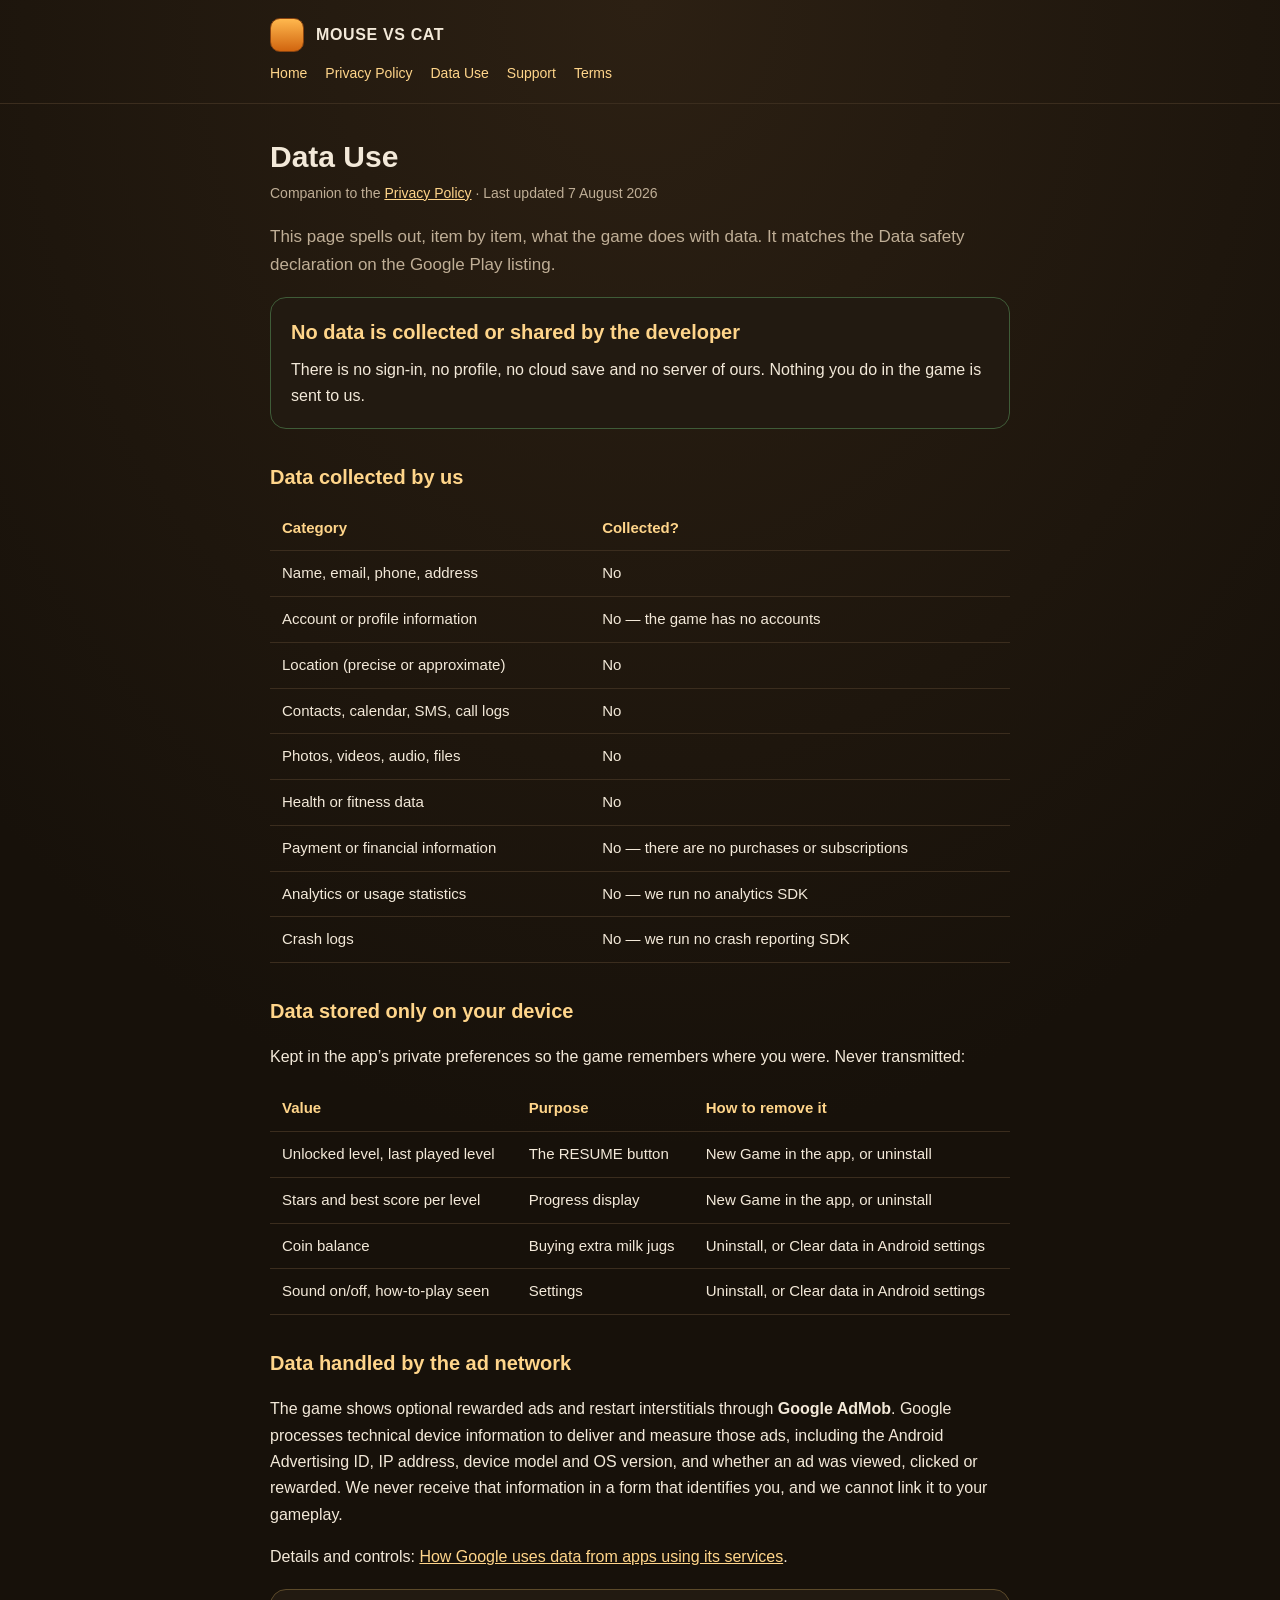
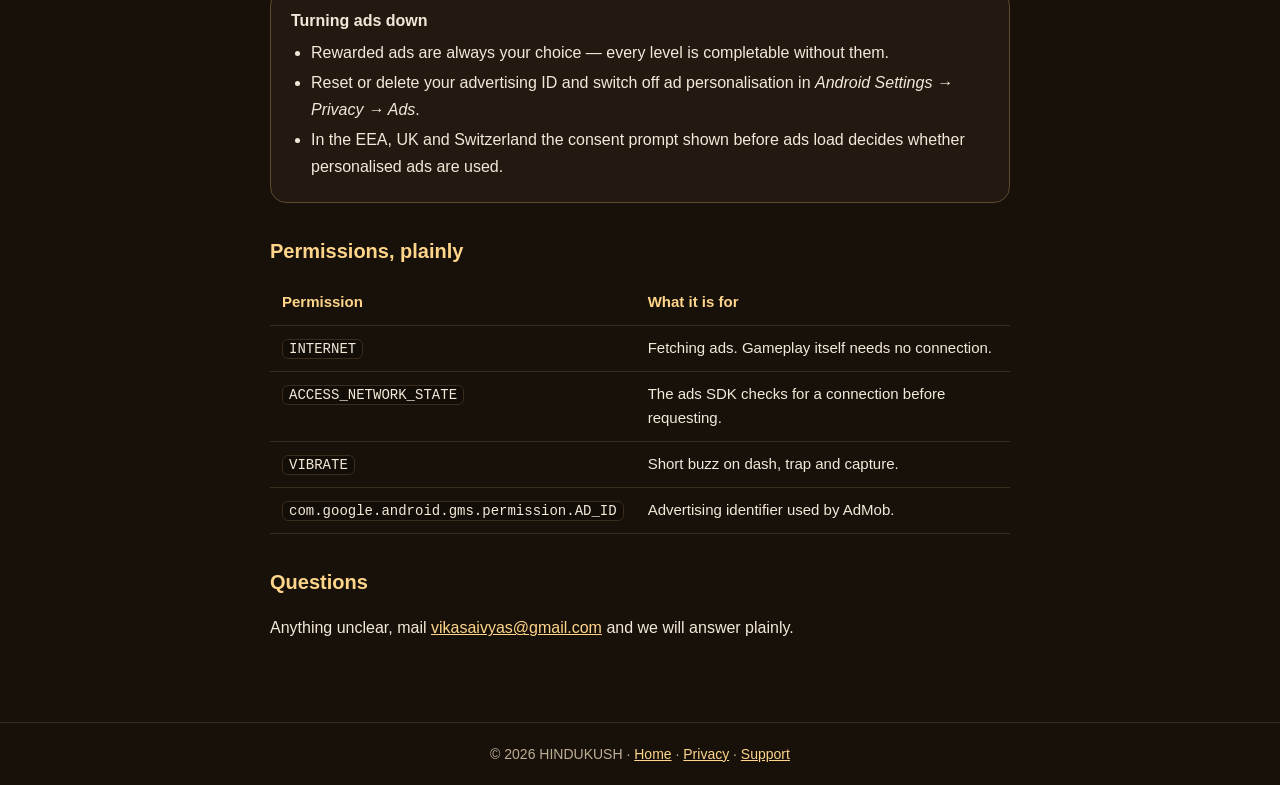
==== data-use.html @ e04132ea "Developer website for Mouse vs Cat: Kitchen Chase" ====
<!DOCTYPE html>
<html lang="en">
<head>
<meta charset="utf-8">
<meta name="viewport" content="width=device-width, initial-scale=1">
<title>Data Use &middot; Mouse vs Cat: Kitchen Chase</title>
<meta name="description" content="Exactly what data Mouse vs Cat: Kitchen Chase uses, what stays on your device, and what the ad network sees.">
<link rel="stylesheet" href="style.css">
</head>
<body>

<header class="site">
  <div class="wrap">
    <a class="brand" href="index.html"><span class="mark"></span> MOUSE VS CAT</a>
    <nav class="site">
      <a href="index.html">Home</a>
      <a href="privacy-policy.html">Privacy Policy</a>
      <a href="data-use.html">Data Use</a>
      <a href="support.html">Support</a>
      <a href="terms.html">Terms</a>
    </nav>
  </div>
</header>

<main class="wrap">

  <h1>Data Use</h1>
  <p class="updated">Companion to the <a href="privacy-policy.html">Privacy Policy</a> &middot; Last updated 7 August 2026</p>

  <p class="lede">This page spells out, item by item, what the game does with data. It matches the
    Data safety declaration on the Google Play listing.</p>

  <div class="card good">
    <h2 style="margin-top:0">No data is collected or shared by the developer</h2>
    <p style="margin:0">There is no sign-in, no profile, no cloud save and no server of ours.
      Nothing you do in the game is sent to us.</p>
  </div>

  <h2>Data collected by us</h2>
  <table>
    <tr><th>Category</th><th>Collected?</th></tr>
    <tr><td>Name, email, phone, address</td><td>No</td></tr>
    <tr><td>Account or profile information</td><td>No &mdash; the game has no accounts</td></tr>
    <tr><td>Location (precise or approximate)</td><td>No</td></tr>
    <tr><td>Contacts, calendar, SMS, call logs</td><td>No</td></tr>
    <tr><td>Photos, videos, audio, files</td><td>No</td></tr>
    <tr><td>Health or fitness data</td><td>No</td></tr>
    <tr><td>Payment or financial information</td><td>No &mdash; there are no purchases or subscriptions</td></tr>
    <tr><td>Analytics or usage statistics</td><td>No &mdash; we run no analytics SDK</td></tr>
    <tr><td>Crash logs</td><td>No &mdash; we run no crash reporting SDK</td></tr>
  </table>

  <h2>Data stored only on your device</h2>
  <p>Kept in the app&rsquo;s private preferences so the game remembers where you were. Never transmitted:</p>
  <table>
    <tr><th>Value</th><th>Purpose</th><th>How to remove it</th></tr>
    <tr><td>Unlocked level, last played level</td><td>The RESUME button</td><td>New Game in the app, or uninstall</td></tr>
    <tr><td>Stars and best score per level</td><td>Progress display</td><td>New Game in the app, or uninstall</td></tr>
    <tr><td>Coin balance</td><td>Buying extra milk jugs</td><td>Uninstall, or Clear data in Android settings</td></tr>
    <tr><td>Sound on/off, how-to-play seen</td><td>Settings</td><td>Uninstall, or Clear data in Android settings</td></tr>
  </table>

  <h2>Data handled by the ad network</h2>
  <p>The game shows optional rewarded ads and restart interstitials through <strong>Google AdMob</strong>.
    Google processes technical device information to deliver and measure those ads, including the
    Android Advertising ID, IP address, device model and OS version, and whether an ad was viewed,
    clicked or rewarded. We never receive that information in a form that identifies you, and we cannot
    link it to your gameplay.</p>
  <p>Details and controls: <a href="https://policies.google.com/technologies/partner-sites" rel="noopener" target="_blank">How Google uses data from apps using its services</a>.</p>

  <div class="card note">
    <h3 style="margin-top:0">Turning ads down</h3>
    <ul class="tight">
      <li>Rewarded ads are always your choice &mdash; every level is completable without them.</li>
      <li>Reset or delete your advertising ID and switch off ad personalisation in
        <em>Android Settings &rarr; Privacy &rarr; Ads</em>.</li>
      <li>In the EEA, UK and Switzerland the consent prompt shown before ads load decides whether
        personalised ads are used.</li>
    </ul>
  </div>

  <h2>Permissions, plainly</h2>
  <table>
    <tr><th>Permission</th><th>What it is for</th></tr>
    <tr><td><code>INTERNET</code></td><td>Fetching ads. Gameplay itself needs no connection.</td></tr>
    <tr><td><code>ACCESS_NETWORK_STATE</code></td><td>The ads SDK checks for a connection before requesting.</td></tr>
    <tr><td><code>VIBRATE</code></td><td>Short buzz on dash, trap and capture.</td></tr>
    <tr><td><code>com.google.android.gms.permission.AD_ID</code></td><td>Advertising identifier used by AdMob.</td></tr>
  </table>

  <h2>Questions</h2>
  <p>Anything unclear, mail <a href="mailto:vikasaivyas@gmail.com">vikasaivyas@gmail.com</a> and we will answer plainly.</p>

</main>

<footer class="site">
  &copy; 2026 HINDUKUSH &middot;
  <a href="index.html">Home</a> &middot;
  <a href="privacy-policy.html">Privacy</a> &middot;
  <a href="support.html">Support</a>
</footer>

</body>
</html>
---- style.css ----
/* Mouse vs Cat - shared styles. Self contained: no external fonts, no trackers. */

:root {
    --bg: #17110a;
    --card: #221a11;
    --line: #3b2d1e;
    --text: #f3e9d9;
    --muted: #bfae96;
    --accent: #f0a12a;
    --accent-soft: #ffd58a;
}

* { box-sizing: border-box; }

body {
    margin: 0;
    background: radial-gradient(120% 80% at 50% 0%, #2c2013 0%, var(--bg) 60%);
    color: var(--text);
    font-family: -apple-system, BlinkMacSystemFont, "Segoe UI", Roboto, Arial, sans-serif;
    line-height: 1.65;
    -webkit-text-size-adjust: 100%;
}

a { color: var(--accent-soft); }
a:hover { color: #fff; }

header.site {
    border-bottom: 1px solid var(--line);
    padding: 18px 20px;
}

.wrap {
    max-width: 780px;
    margin: 0 auto;
    padding: 0 20px 64px;
}

header.site .wrap { padding-bottom: 0; }

.brand {
    display: flex;
    align-items: center;
    gap: 12px;
    font-weight: 800;
    letter-spacing: 0.04em;
    text-decoration: none;
    color: var(--text);
}

.brand .mark {
    width: 34px;
    height: 34px;
    border-radius: 10px;
    background: linear-gradient(180deg, #ffb84e, #d1650f);
    border: 1px solid #8a4410;
    display: inline-block;
}

nav.site {
    margin-top: 10px;
    display: flex;
    flex-wrap: wrap;
    gap: 8px 18px;
    font-size: 14px;
}

nav.site a { text-decoration: none; }

h1 {
    font-size: 30px;
    line-height: 1.25;
    margin: 34px 0 6px;
}

h2 {
    font-size: 20px;
    margin: 32px 0 8px;
    color: var(--accent-soft);
}

h3 {
    font-size: 16px;
    margin: 22px 0 4px;
}

p, li { color: var(--text); }

.lede { color: var(--muted); font-size: 17px; }

.updated {
    color: var(--muted);
    font-size: 14px;
    margin: 0 0 18px;
}

.card {
    background: var(--card);
    border: 1px solid var(--line);
    border-radius: 16px;
    padding: 18px 20px;
    margin: 18px 0;
}

.card.good { border-color: #3f5c38; }
.card.note { border-color: #5c4a2a; }

table {
    width: 100%;
    border-collapse: collapse;
    margin: 12px 0;
    font-size: 15px;
}

th, td {
    text-align: left;
    padding: 10px 12px;
    border-bottom: 1px solid var(--line);
    vertical-align: top;
}

th { color: var(--accent-soft); }

code {
    background: #120d07;
    border: 1px solid var(--line);
    border-radius: 6px;
    padding: 1px 6px;
    font-size: 14px;
}

.pill {
    display: inline-block;
    border: 1px solid var(--line);
    border-radius: 999px;
    padding: 4px 12px;
    font-size: 13px;
    color: var(--muted);
    margin: 0 6px 6px 0;
}

footer.site {
    border-top: 1px solid var(--line);
    color: var(--muted);
    font-size: 14px;
    padding: 20px;
    text-align: center;
}

ul.tight { margin: 6px 0 0; padding-left: 20px; }
ul.tight li { margin: 4px 0; }
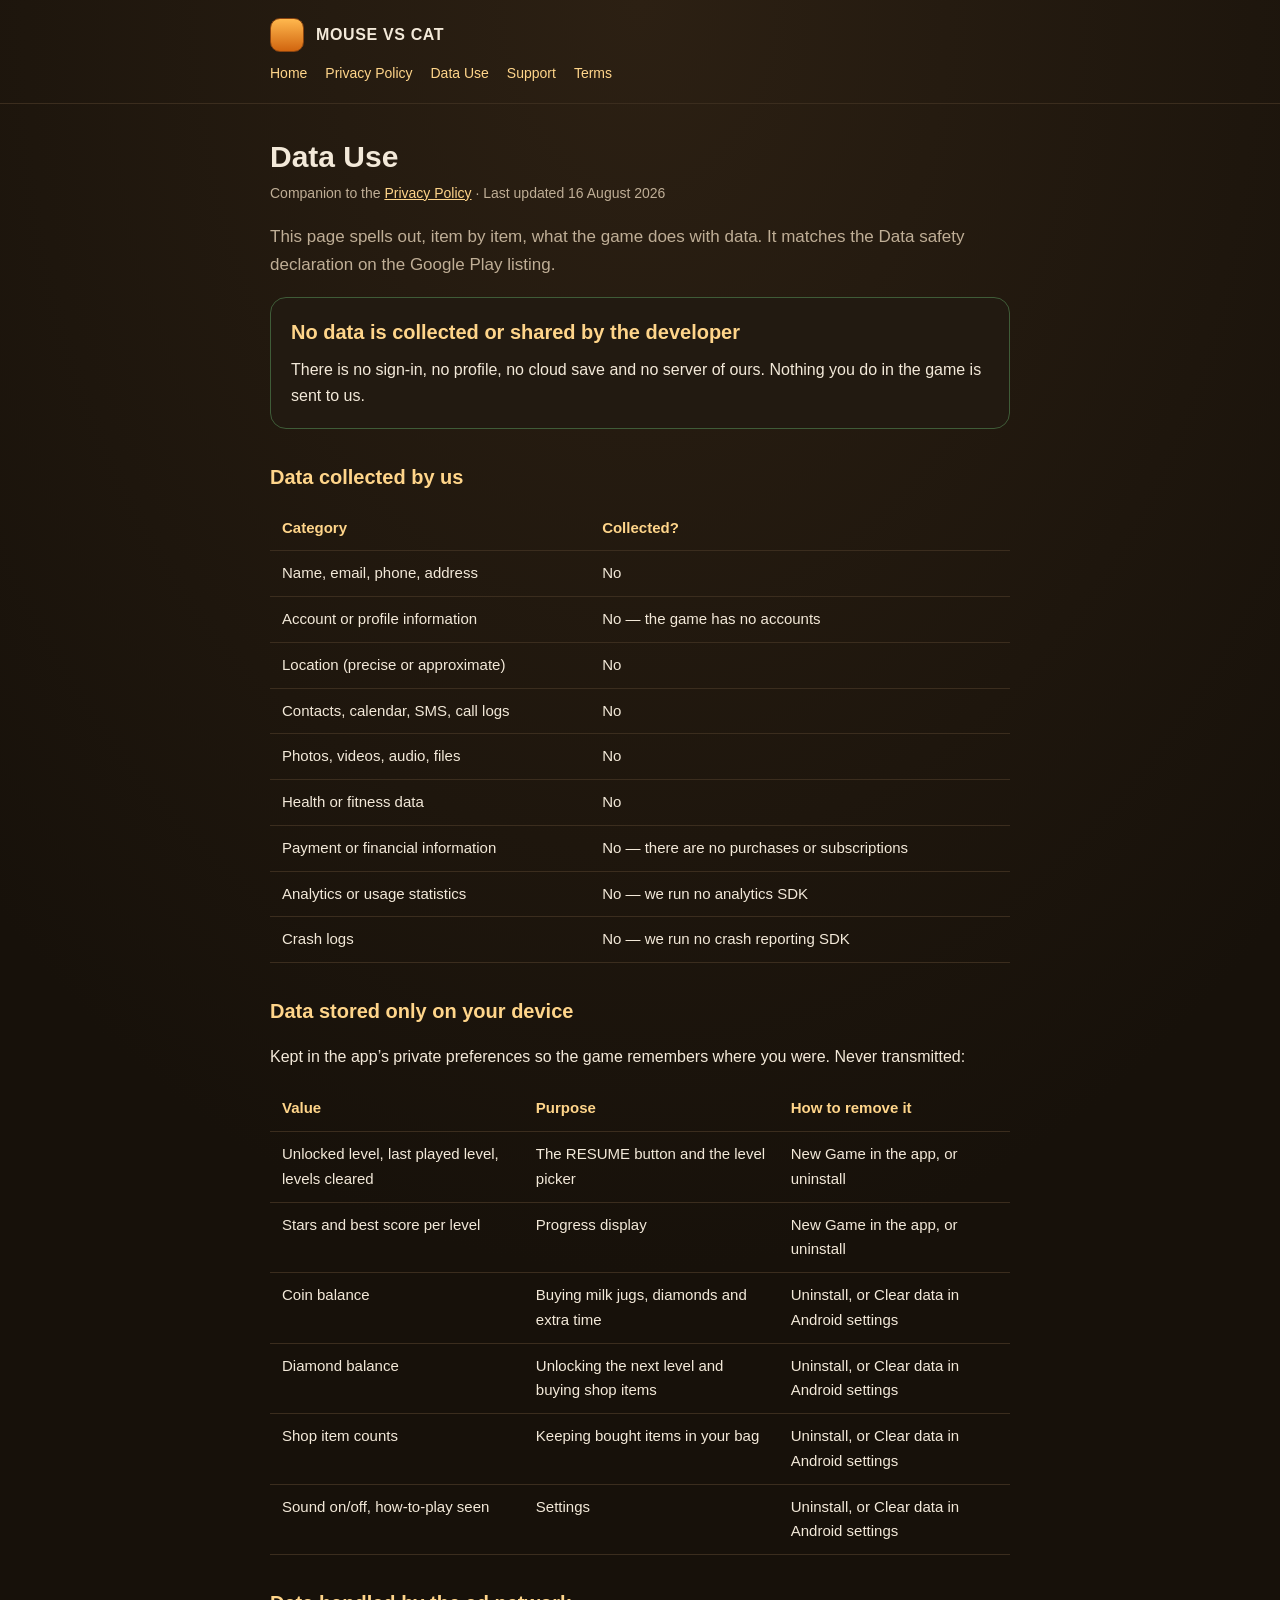
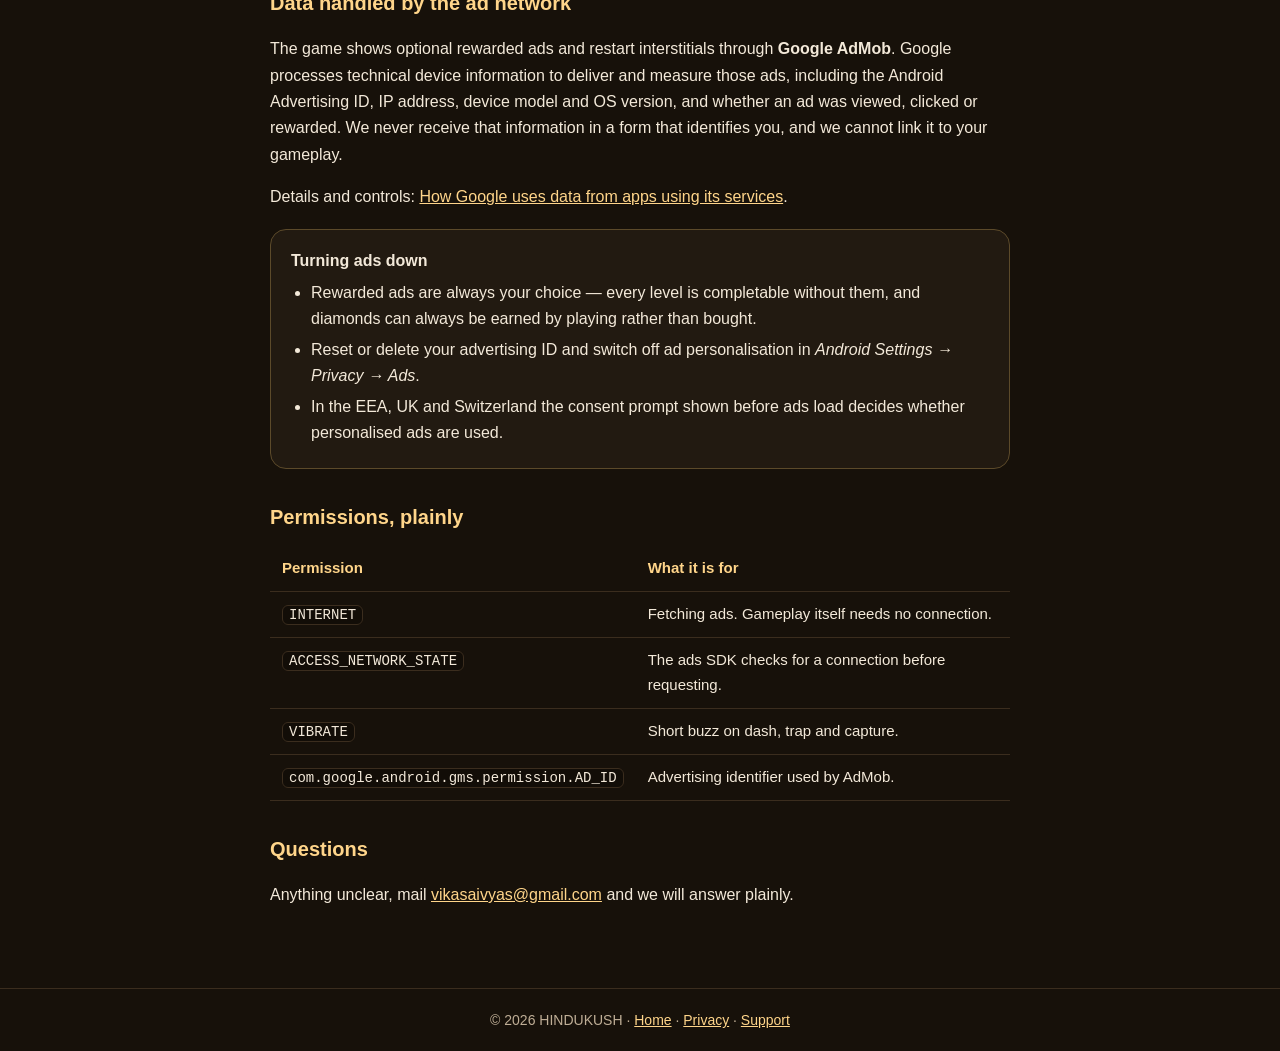
==== commit 136780b6: "Update site for the reworked game: no laddu quota, diamonds unlock levels, shop items, snake and kit" ====
--- a/data-use.html
+++ b/data-use.html
@@ -25,7 +25,7 @@
 <main class="wrap">
 
   <h1>Data Use</h1>
-  <p class="updated">Companion to the <a href="privacy-policy.html">Privacy Policy</a> &middot; Last updated 7 August 2026</p>
+  <p class="updated">Companion to the <a href="privacy-policy.html">Privacy Policy</a> &middot; Last updated 16 August 2026</p>
 
   <p class="lede">This page spells out, item by item, what the game does with data. It matches the
     Data safety declaration on the Google Play listing.</p>
@@ -54,9 +54,11 @@
   <p>Kept in the app&rsquo;s private preferences so the game remembers where you were. Never transmitted:</p>
   <table>
     <tr><th>Value</th><th>Purpose</th><th>How to remove it</th></tr>
-    <tr><td>Unlocked level, last played level</td><td>The RESUME button</td><td>New Game in the app, or uninstall</td></tr>
+    <tr><td>Unlocked level, last played level, levels cleared</td><td>The RESUME button and the level picker</td><td>New Game in the app, or uninstall</td></tr>
     <tr><td>Stars and best score per level</td><td>Progress display</td><td>New Game in the app, or uninstall</td></tr>
-    <tr><td>Coin balance</td><td>Buying extra milk jugs</td><td>Uninstall, or Clear data in Android settings</td></tr>
+    <tr><td>Coin balance</td><td>Buying milk jugs, diamonds and extra time</td><td>Uninstall, or Clear data in Android settings</td></tr>
+    <tr><td>Diamond balance</td><td>Unlocking the next level and buying shop items</td><td>Uninstall, or Clear data in Android settings</td></tr>
+    <tr><td>Shop item counts</td><td>Keeping bought items in your bag</td><td>Uninstall, or Clear data in Android settings</td></tr>
     <tr><td>Sound on/off, how-to-play seen</td><td>Settings</td><td>Uninstall, or Clear data in Android settings</td></tr>
   </table>
 
@@ -71,7 +73,8 @@
   <div class="card note">
     <h3 style="margin-top:0">Turning ads down</h3>
     <ul class="tight">
-      <li>Rewarded ads are always your choice &mdash; every level is completable without them.</li>
+      <li>Rewarded ads are always your choice &mdash; every level is completable without them, and diamonds
+        can always be earned by playing rather than bought.</li>
       <li>Reset or delete your advertising ID and switch off ad personalisation in
         <em>Android Settings &rarr; Privacy &rarr; Ads</em>.</li>
       <li>In the EEA, UK and Switzerland the consent prompt shown before ads load decides whether
